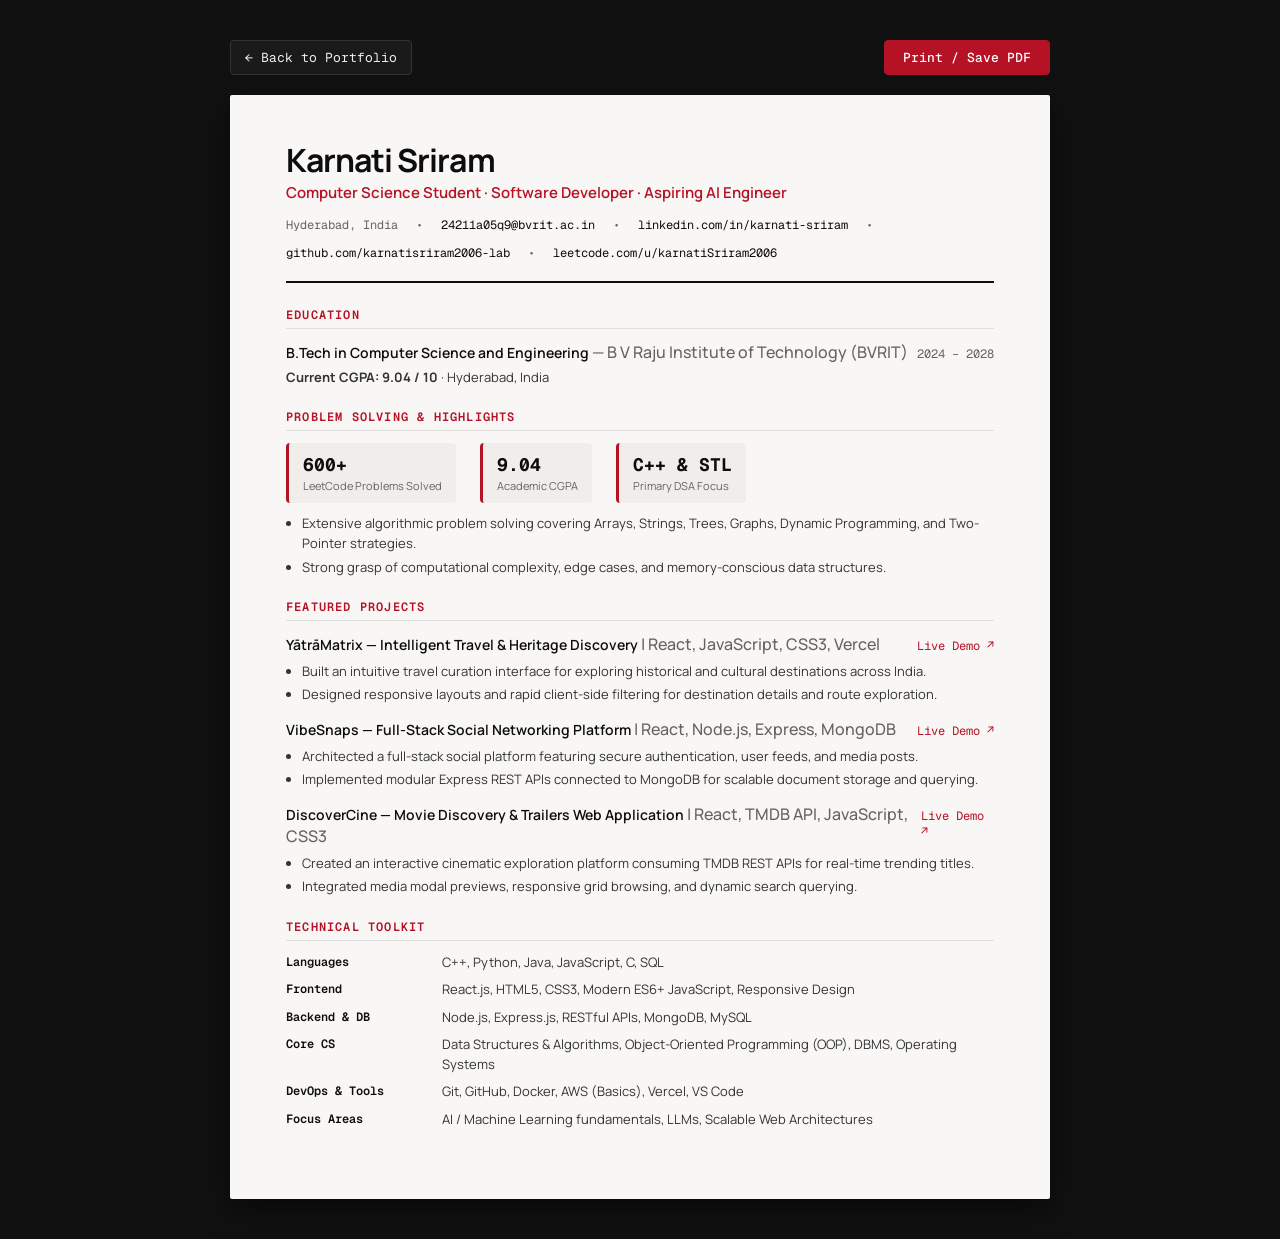
==== resume.html @ 45d7318c "Improved visually" ====
<!doctype html>
<html lang="en">
  <head>
    <meta charset="UTF-8" />
    <meta name="viewport" content="width=device-width, initial-scale=1" />
    <title>Resume — Karnati Sriram | Software Developer</title>
    <link rel="icon" type="image/svg+xml" href="./favicon.svg" />
    <link rel="preconnect" href="https://fonts.googleapis.com" />
    <link rel="preconnect" href="https://fonts.gstatic.com" crossorigin />
    <link href="https://fonts.googleapis.com/css2?family=Geist+Mono:wght@400;500;600&family=Manrope:wght@400;500;600;700&display=swap" rel="stylesheet" />
    <style>
      :root {
        --ink: #0d0d0d;
        --paper: #f8f7f5;
        --muted: #666360;
        --border: #e0deda;
        --accent: #b51226;
        --font: 'Manrope', -apple-system, BlinkMacSystemFont, sans-serif;
        --mono: 'Geist Mono', monospace;
      }
      * { box-sizing: border-box; margin: 0; padding: 0; }
      body {
        font-family: var(--font);
        background: #111;
        color: var(--ink);
        padding: 40px 20px;
        min-height: 100vh;
        display: flex;
        flex-direction: column;
        align-items: center;
      }
      .actions-bar {
        width: 100%;
        max-width: 820px;
        display: flex;
        justify-content: space-between;
        align-items: center;
        margin-bottom: 20px;
        color: #ddd;
      }
      .actions-bar a {
        color: #eee;
        text-decoration: none;
        font-family: var(--mono);
        font-size: 13px;
        display: inline-flex;
        align-items: center;
        gap: 6px;
        padding: 8px 14px;
        border: 1px solid #333;
        border-radius: 4px;
        background: #1a1a1a;
        transition: border-color .2s, color .2s;
      }
      .actions-bar a:hover {
        border-color: var(--accent);
        color: #fff;
      }
      .btn-print {
        cursor: pointer;
        font-family: var(--mono);
        font-size: 13px;
        padding: 8px 18px;
        border: 1px solid var(--accent);
        border-radius: 4px;
        background: var(--accent);
        color: #fff;
        font-weight: 500;
        transition: opacity .2s;
      }
      .btn-print:hover { opacity: .9; }

      .sheet {
        width: 100%;
        max-width: 820px;
        background: var(--paper);
        padding: 48px 56px;
        box-shadow: 0 10px 30px rgba(0,0,0,0.5);
        border-radius: 2px;
      }
      header {
        border-bottom: 2px solid var(--ink);
        padding-bottom: 20px;
        margin-bottom: 24px;
      }
      .header-main {
        display: flex;
        justify-content: space-between;
        align-items: flex-start;
      }
      h1 {
        font-size: 32px;
        font-weight: 700;
        letter-spacing: -0.03em;
        color: var(--ink);
        line-height: 1.1;
      }
      .title-sub {
        font-size: 15px;
        color: var(--accent);
        font-weight: 600;
        margin-top: 4px;
      }
      .contact-links {
        display: flex;
        flex-wrap: wrap;
        gap: 12px 18px;
        margin-top: 14px;
        font-family: var(--mono);
        font-size: 12px;
        color: var(--muted);
      }
      .contact-links a {
        color: var(--ink);
        text-decoration: none;
      }
      .contact-links a:hover { text-decoration: underline; color: var(--accent); }

      section { margin-bottom: 22px; }
      h2 {
        font-family: var(--mono);
        font-size: 12px;
        font-weight: 600;
        text-transform: uppercase;
        letter-spacing: 0.1em;
        color: var(--accent);
        border-bottom: 1px solid var(--border);
        padding-bottom: 5px;
        margin-bottom: 12px;
      }
      .entry { margin-bottom: 14px; }
      .entry-head {
        display: flex;
        justify-content: space-between;
        align-items: baseline;
      }
      .entry-title {
        font-size: 14px;
        font-weight: 600;
        color: var(--ink);
      }
      .entry-place {
        color: var(--muted);
        font-weight: 500;
      }
      .entry-date {
        font-family: var(--mono);
        font-size: 12px;
        color: var(--muted);
      }
      .entry-desc {
        font-size: 13px;
        line-height: 1.55;
        color: #333;
        margin-top: 4px;
      }
      ul.entry-points {
        margin: 6px 0 0 16px;
        font-size: 13px;
        line-height: 1.55;
        color: #333;
      }
      ul.entry-points li { margin-bottom: 3px; }

      .skills-grid {
        display: grid;
        grid-template-columns: 140px 1fr;
        gap: 8px 16px;
        font-size: 13px;
        line-height: 1.5;
      }
      .skill-label {
        font-weight: 600;
        color: var(--ink);
        font-family: var(--mono);
        font-size: 12px;
      }
      .skill-vals { color: #333; }

      .metrics-row {
        display: flex;
        gap: 24px;
        margin-bottom: 10px;
      }
      .metric-box {
        background: #f0edea;
        padding: 10px 14px;
        border-radius: 4px;
        border-left: 3px solid var(--accent);
      }
      .metric-val {
        font-family: var(--mono);
        font-size: 18px;
        font-weight: 700;
        color: var(--ink);
      }
      .metric-lbl {
        font-size: 11px;
        color: var(--muted);
        margin-top: 2px;
      }

      @media print {
        body { background: #fff; padding: 0; }
        .actions-bar { display: none; }
        .sheet { box-shadow: none; padding: 0; max-width: 100%; }
      }
      @media (max-width: 600px) {
        .sheet { padding: 24px 20px; }
        .skills-grid { grid-template-columns: 1fr; gap: 4px; }
        .entry-head { flex-direction: column; }
      }
    </style>
  </head>
  <body>
    <div class="actions-bar">
      <a href="./index.html">← Back to Portfolio</a>
      <button class="btn-print" onclick="window.print()">Print / Save PDF</button>
    </div>

    <article class="sheet">
      <header>
        <div class="header-main">
          <div>
            <h1>Karnati Sriram</h1>
            <div class="title-sub">Computer Science Student · Software Developer · Aspiring AI Engineer</div>
          </div>
        </div>
        <div class="contact-links">
          <span>Hyderabad, India</span>
          <span>•</span>
          <a href="mailto:24211a05q9@bvrit.ac.in">24211a05q9@bvrit.ac.in</a>
          <span>•</span>
          <a href="https://linkedin.com/in/karnati-sriram-764a4133b/" target="_blank">linkedin.com/in/karnati-sriram</a>
          <span>•</span>
          <a href="https://github.com/karnatisriram2006-lab" target="_blank">github.com/karnatisriram2006-lab</a>
          <span>•</span>
          <a href="https://leetcode.com/u/karnatiSriram2006/" target="_blank">leetcode.com/u/karnatiSriram2006</a>
        </div>
      </header>

      <section>
        <h2>Education</h2>
        <div class="entry">
          <div class="entry-head">
            <div>
              <span class="entry-title">B.Tech in Computer Science and Engineering</span>
              <span class="entry-place">— B V Raju Institute of Technology (BVRIT)</span>
            </div>
            <span class="entry-date">2024 – 2028</span>
          </div>
          <div class="entry-desc">
            <strong>Current CGPA: 9.04 / 10</strong> · Hyderabad, India
          </div>
        </div>
      </section>

      <section>
        <h2>Problem Solving &amp; Highlights</h2>
        <div class="metrics-row">
          <div class="metric-box">
            <div class="metric-val">600+</div>
            <div class="metric-lbl">LeetCode Problems Solved</div>
          </div>
          <div class="metric-box">
            <div class="metric-val">9.04</div>
            <div class="metric-lbl">Academic CGPA</div>
          </div>
          <div class="metric-box">
            <div class="metric-val">C++ &amp; STL</div>
            <div class="metric-lbl">Primary DSA Focus</div>
          </div>
        </div>
        <ul class="entry-points">
          <li>Extensive algorithmic problem solving covering Arrays, Strings, Trees, Graphs, Dynamic Programming, and Two-Pointer strategies.</li>
          <li>Strong grasp of computational complexity, edge cases, and memory-conscious data structures.</li>
        </ul>
      </section>

      <section>
        <h2>Featured Projects</h2>
        
        <div class="entry">
          <div class="entry-head">
            <div>
              <span class="entry-title">YātrāMatrix — Intelligent Travel &amp; Heritage Discovery</span>
              <span class="entry-place">| React, JavaScript, CSS3, Vercel</span>
            </div>
            <span class="entry-date"><a href="https://yatramatrix.vercel.app/" target="_blank" style="color: var(--accent); text-decoration: none;">Live Demo ↗</a></span>
          </div>
          <ul class="entry-points">
            <li>Built an intuitive travel curation interface for exploring historical and cultural destinations across India.</li>
            <li>Designed responsive layouts and rapid client-side filtering for destination details and route exploration.</li>
          </ul>
        </div>

        <div class="entry">
          <div class="entry-head">
            <div>
              <span class="entry-title">VibeSnaps — Full-Stack Social Networking Platform</span>
              <span class="entry-place">| React, Node.js, Express, MongoDB</span>
            </div>
            <span class="entry-date"><a href="https://tryvibesnap.vercel.app/" target="_blank" style="color: var(--accent); text-decoration: none;">Live Demo ↗</a></span>
          </div>
          <ul class="entry-points">
            <li>Architected a full-stack social platform featuring secure authentication, user feeds, and media posts.</li>
            <li>Implemented modular Express REST APIs connected to MongoDB for scalable document storage and querying.</li>
          </ul>
        </div>

        <div class="entry">
          <div class="entry-head">
            <div>
              <span class="entry-title">DiscoverCine — Movie Discovery &amp; Trailers Web Application</span>
              <span class="entry-place">| React, TMDB API, JavaScript, CSS3</span>
            </div>
            <span class="entry-date"><a href="https://discovercine.vercel.app/" target="_blank" style="color: var(--accent); text-decoration: none;">Live Demo ↗</a></span>
          </div>
          <ul class="entry-points">
            <li>Created an interactive cinematic exploration platform consuming TMDB REST APIs for real-time trending titles.</li>
            <li>Integrated media modal previews, responsive grid browsing, and dynamic search querying.</li>
          </ul>
        </div>
      </section>

      <section>
        <h2>Technical Toolkit</h2>
        <div class="skills-grid">
          <div class="skill-label">Languages</div>
          <div class="skill-vals">C++, Python, Java, JavaScript, C, SQL</div>

          <div class="skill-label">Frontend</div>
          <div class="skill-vals">React.js, HTML5, CSS3, Modern ES6+ JavaScript, Responsive Design</div>

          <div class="skill-label">Backend &amp; DB</div>
          <div class="skill-vals">Node.js, Express.js, RESTful APIs, MongoDB, MySQL</div>

          <div class="skill-label">Core CS</div>
          <div class="skill-vals">Data Structures &amp; Algorithms, Object-Oriented Programming (OOP), DBMS, Operating Systems</div>

          <div class="skill-label">DevOps &amp; Tools</div>
          <div class="skill-vals">Git, GitHub, Docker, AWS (Basics), Vercel, VS Code</div>

          <div class="skill-label">Focus Areas</div>
          <div class="skill-vals">AI / Machine Learning fundamentals, LLMs, Scalable Web Architectures</div>
        </div>
      </section>
    </article>
  </body>
</html>
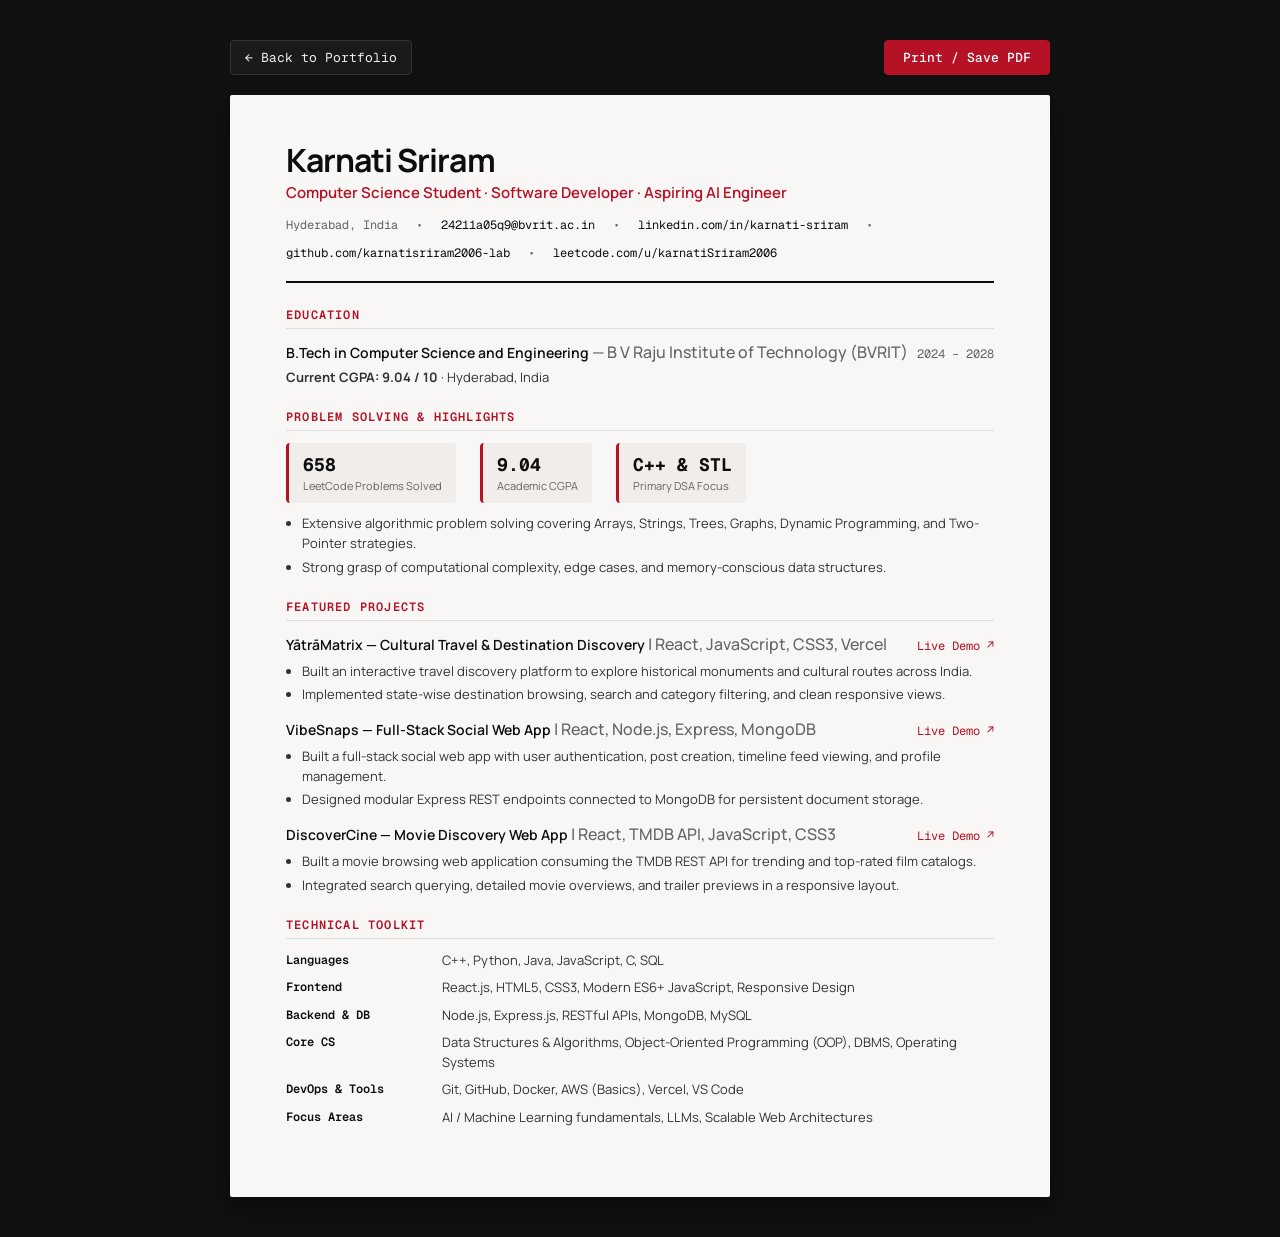
==== commit eb2e95f1: "Refine portfolio for accuracy: LeetCode 658 verified, truthful project descriptions, and prominent Y" ====
--- a/resume.html
+++ b/resume.html
@@ -259,7 +259,7 @@
         <h2>Problem Solving &amp; Highlights</h2>
         <div class="metrics-row">
           <div class="metric-box">
-            <div class="metric-val">600+</div>
+            <div class="metric-val">658</div>
             <div class="metric-lbl">LeetCode Problems Solved</div>
           </div>
           <div class="metric-box">
@@ -283,42 +283,42 @@
         <div class="entry">
           <div class="entry-head">
             <div>
-              <span class="entry-title">YātrāMatrix — Intelligent Travel &amp; Heritage Discovery</span>
+              <span class="entry-title">YātrāMatrix — Cultural Travel &amp; Destination Discovery</span>
               <span class="entry-place">| React, JavaScript, CSS3, Vercel</span>
             </div>
             <span class="entry-date"><a href="https://yatramatrix.vercel.app/" target="_blank" style="color: var(--accent); text-decoration: none;">Live Demo ↗</a></span>
           </div>
           <ul class="entry-points">
-            <li>Built an intuitive travel curation interface for exploring historical and cultural destinations across India.</li>
-            <li>Designed responsive layouts and rapid client-side filtering for destination details and route exploration.</li>
+            <li>Built an interactive travel discovery platform to explore historical monuments and cultural routes across India.</li>
+            <li>Implemented state-wise destination browsing, search and category filtering, and clean responsive views.</li>
           </ul>
         </div>
 
         <div class="entry">
           <div class="entry-head">
             <div>
-              <span class="entry-title">VibeSnaps — Full-Stack Social Networking Platform</span>
+              <span class="entry-title">VibeSnaps — Full-Stack Social Web App</span>
               <span class="entry-place">| React, Node.js, Express, MongoDB</span>
             </div>
             <span class="entry-date"><a href="https://tryvibesnap.vercel.app/" target="_blank" style="color: var(--accent); text-decoration: none;">Live Demo ↗</a></span>
           </div>
           <ul class="entry-points">
-            <li>Architected a full-stack social platform featuring secure authentication, user feeds, and media posts.</li>
-            <li>Implemented modular Express REST APIs connected to MongoDB for scalable document storage and querying.</li>
+            <li>Built a full-stack social web app with user authentication, post creation, timeline feed viewing, and profile management.</li>
+            <li>Designed modular Express REST endpoints connected to MongoDB for persistent document storage.</li>
           </ul>
         </div>
 
         <div class="entry">
           <div class="entry-head">
             <div>
-              <span class="entry-title">DiscoverCine — Movie Discovery &amp; Trailers Web Application</span>
+              <span class="entry-title">DiscoverCine — Movie Discovery Web App</span>
               <span class="entry-place">| React, TMDB API, JavaScript, CSS3</span>
             </div>
             <span class="entry-date"><a href="https://discovercine.vercel.app/" target="_blank" style="color: var(--accent); text-decoration: none;">Live Demo ↗</a></span>
           </div>
           <ul class="entry-points">
-            <li>Created an interactive cinematic exploration platform consuming TMDB REST APIs for real-time trending titles.</li>
-            <li>Integrated media modal previews, responsive grid browsing, and dynamic search querying.</li>
+            <li>Built a movie browsing web application consuming the TMDB REST API for trending and top-rated film catalogs.</li>
+            <li>Integrated search querying, detailed movie overviews, and trailer previews in a responsive layout.</li>
           </ul>
         </div>
       </section>
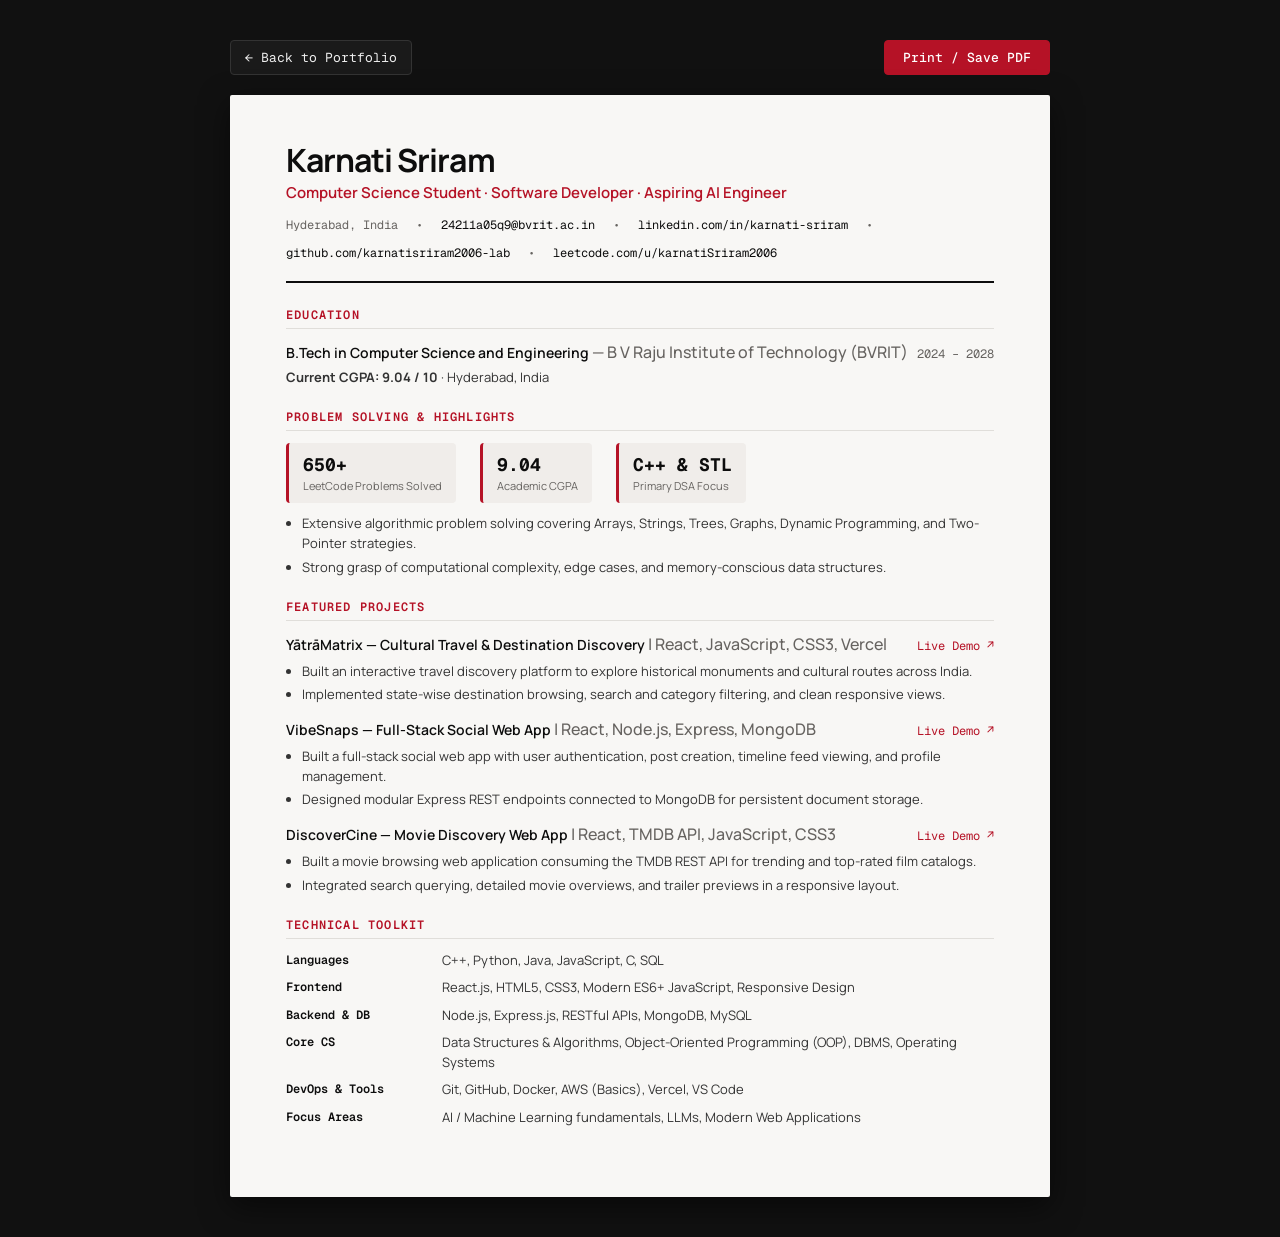
==== commit 68c1d84b: "Refine content accuracy: update project subtitle, toolkit descriptions, process steps, and 650+ Leet" ====
--- a/resume.html
+++ b/resume.html
@@ -259,7 +259,7 @@
         <h2>Problem Solving &amp; Highlights</h2>
         <div class="metrics-row">
           <div class="metric-box">
-            <div class="metric-val">658</div>
+            <div class="metric-val">650+</div>
             <div class="metric-lbl">LeetCode Problems Solved</div>
           </div>
           <div class="metric-box">
@@ -342,7 +342,7 @@
           <div class="skill-vals">Git, GitHub, Docker, AWS (Basics), Vercel, VS Code</div>
 
           <div class="skill-label">Focus Areas</div>
-          <div class="skill-vals">AI / Machine Learning fundamentals, LLMs, Scalable Web Architectures</div>
+          <div class="skill-vals">AI / Machine Learning fundamentals, LLMs, Modern Web Applications</div>
         </div>
       </section>
     </article>
